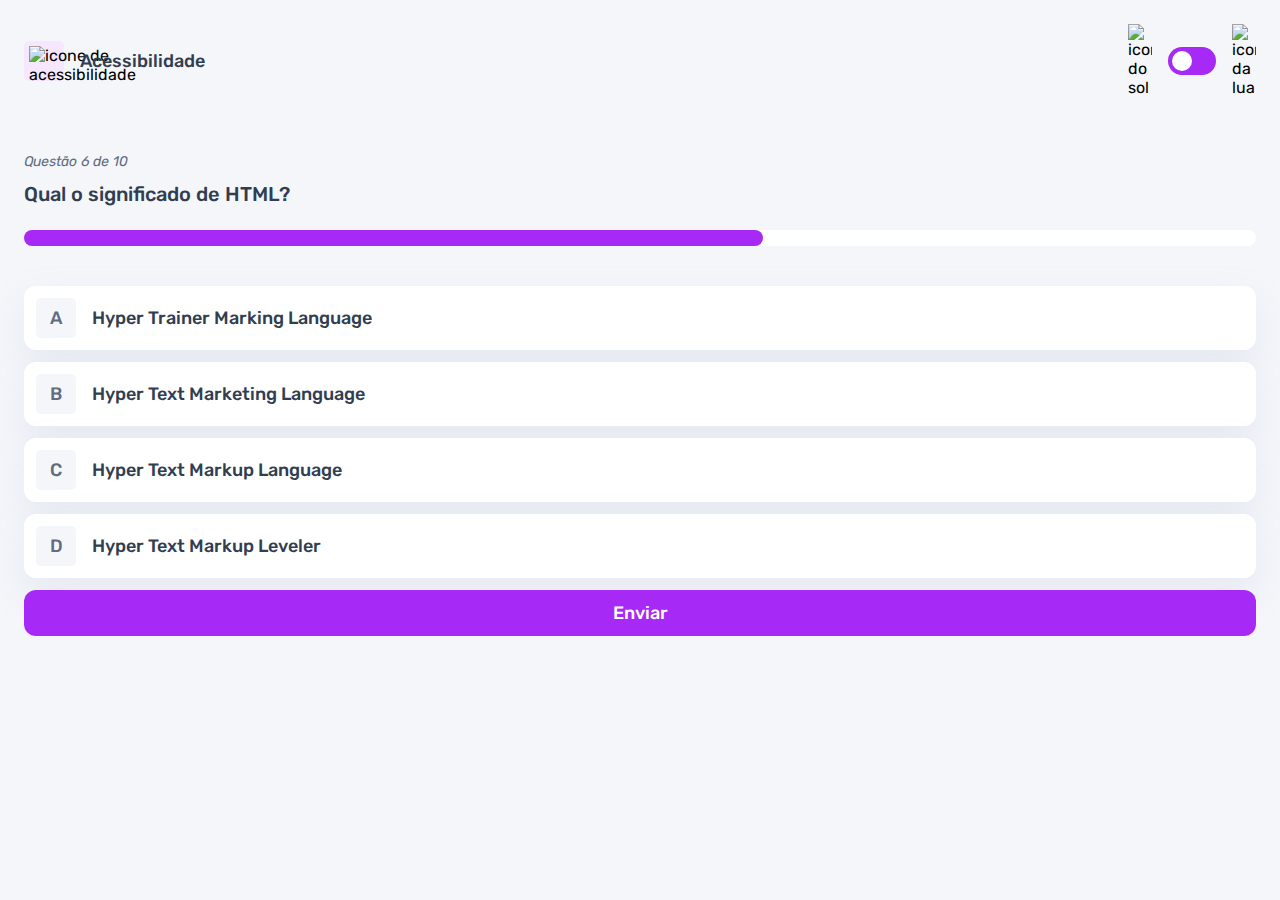
==== pages/quiz/quiz.html @ 9519de0a "adicionado efeito de seleção das alternativas" ====
<!DOCTYPE html>
<html lang="pt-BR">
<head>
    <meta charset="UTF-8">
    <meta name="viewport" content="width=device-width, initial-scale=1.0">
    <link rel="preconnect" href="https://fonts.googleapis.com">
    <link rel="preconnect" href="https://fonts.gstatic.com" crossorigin>
    <link href="https://fonts.googleapis.com/css2?family=Rubik:ital,wght@0,300..900;1,300..900&display=swap" rel="stylesheet">
    <link rel="stylesheet" href="quiz.css">
    <title>Quiz App</title>
</head>
<body>
    <header>
        <div class="assunto">
            <div class="assunto_icone">
                <img src="../../assets/images/icon-accessibility.svg" alt="icone de acessibilidade">
            </div>

            <h1>
                Acessibilidade
            </h1>
        </div>

        <div class="tema">
            <img src="../../assets/images/icon-sun-dark.svg" alt="icone do sol">

            <button>
                <div></div>
            </button>
            <img src="../../assets/images/icon-moon-dark.svg" alt="icone da lua">
        </div>
    </header>

    <main>
        <section class="pergunta">
            <p>Questão 6 de 10</p>

            <h2>Qual o significado de HTML?</h2>

            <div class="barra_progresso">
                <div></div>
            </div>
        </section>

        <section class="alternativas">
            <form action="">
                <label for="alternativa_a">
                    <input type="radio" id="alternativa_a" name="alternativa">

                    <div>
                        <span>A</span>
                        Hyper Trainer Marking Language
                    </div>
                </label>

                <label for="alternativa_b">
                    <input type="radio" id="alternativa_b" name="alternativa">

                    <div>
                        <span>B</span>
                        Hyper Text Marketing Language
                    </div>
                </label>

                <label for="alternativa_c">
                    <input type="radio" id="alternativa_c" name="alternativa">

                    <div>
                        <span>C</span>
                        Hyper Text Markup Language
                    </div>
                </label>

                <label for="alternativa_d">
                    <input type="radio" id="alternativa_d" name="alternativa">

                    <div>
                        <span>D</span>
                        Hyper Text Markup Leveler                    
                    </div>
                </label>

            </form>

            <button>Enviar</button>
        </section>
    </main>
</body>
</html>
---- pages/quiz/quiz.css ----
*{
    margin: 0;
    padding: 0;
    box-sizing: border-box;
    font-family: "Rubik", sans-serif;
    -webkit-font-smoothing: antialiased;
}

:root{
    --bg-color: #f4f6fa;
    --purple: #a729f5;
    --white: #fff;
    --primary-text-color: #313e51;
    --secondary-text-color: #626c7f;
    --button-bg:#fff;
    --shadow: 0px 16px 40px 0px rgba(143, 160, 193, 0.14);
    --green: #26d782;
    --red: #ee5454;
    --bg-html: #fff1e9;
    --bg-css: #e0fedf;
    --bg-javascript: #ebf0ff;
    --bg-acessibilidade: #f6e7ff;
    --bg-mobile: url(../../assets/images/pattern-background-mobile-light.svg);
    --bg-desktop: url(../../assets/images/pattern-background-desktop-light.svg);
}

body.escuro {
    --bg-color: #313e51;
    --bg-mobile: url(../../assets/images/pattern-background-mobile-dark.svg);
    --bg-desktop: url(../../assets/images/pattern-background-desktop-dark.svg);
    --primary-text-color: #fff;
    --button-bg:#3b4d66;
    --shadow: 0px 16px 40px 0px  rgba(49, 62, 81, 0.14);
    --secondary-text-color: #abc1e1;
}

body {
    height: 100svh;
    background: var(--bg-mobile) var(--bg-color);
    background-repeat: no-repeat;
    background-size: cover;
}

header {
    display: flex;
    justify-content: space-between;
    padding: 16px 24px;
}

.assunto {
    display: flex;
    align-items: center;
    gap: 16px;
}

.assunto_icone {
    background:var(--bg-acessibilidade) ;
    width: 40px;
    height: 40px;
    padding: 5px;
    border-radius: 5px;
}

.assunto_icone img {
    width: 100%;
}


.assunto h1 {
    font-size: 18px;
    font-weight: 500;
    color: var(--primary-text-color);
}

.tema {
    padding: 8px 0;
    display: flex;
    align-items: center;
    gap: 8px;
 }
 
 .tema img {
     width: 16px;
 }
 
 .tema button {
     height: 20px;
     width: 32px;
     background: var(--purple);
     border: 0;
     border-radius: 999px;
     padding: 4px;
 
 }
 
 .tema button div {
     background-color: var(--white);
     width: 12px;
     height: 12px;
     border-radius: 999px;
   
 }

 main {
    padding:  32px 24px;
 }

 .pergunta p {
    font-style: italic;
    font-size: 14px;
    color: var(--secondary-text-color);
    margin-bottom: 12px;
 }


.pergunta {
  margin-bottom: 40px;
}

 .pergunta h2 {
    font-size: 20px;
    font-weight: 500;
    color: var(--primary-text-color);
    line-height: 24px;
    margin-bottom: 24px;
 }

.barra_progresso {
    background: var(--button-bg);
    height: 16px;
    border-radius: 999px;
}

.barra_progresso div {
    height: 100%;
    background: var(--purple);
    width: 60%;
    border-radius: 999px;
}


.alternativas form {
   display: flex;
   flex-direction: column;
   gap: 12px;
   margin-bottom: 12px;
}

.alternativas label {
    display: block;
    padding: 12px;
    background: var(--button-bg);
    font-size: 18px;
    font-weight: 500;
    border-radius: 12px;
    box-shadow: var(--shadow);
    color: var(--primary-text-color);
    
}

.alternativas label:has(input:checked) {
    outline: 3px solid var(--purple);

    & span {
        background: var(--purple);
        color: var(--white);
    }
}

.alternativas input {
    display: none;
}

.alternativas div {
    display: flex;
    align-items: center;
    gap: 16px;


}

.alternativas div span {
    display: block;
    width: 40px;
    height: 40px;
    background: var(--bg-color);
    border-radius: 5px;
    color: var(--secondary-text-color);

    display: flex;
    align-items: center;
    justify-content: center;

    flex-shrink: 0;
}

.alternativas button {
    padding: 12px;
    border-radius: 12px;
    border: none;
    background: var(--purple);
    color: var(--white);
    width: 100%;
    font-size: 18px;
    font-weight: 500;
}

 
@media(min-width: 1100px) {
    .tema {
        gap: 16px;
    }

    .tema img {
      width: 24px;
    }
    
    .tema button {
        width: 48px;
        height: 28px;
    }

    .tema button div {
        width: 20px;
        height: 20px;
    }
 }
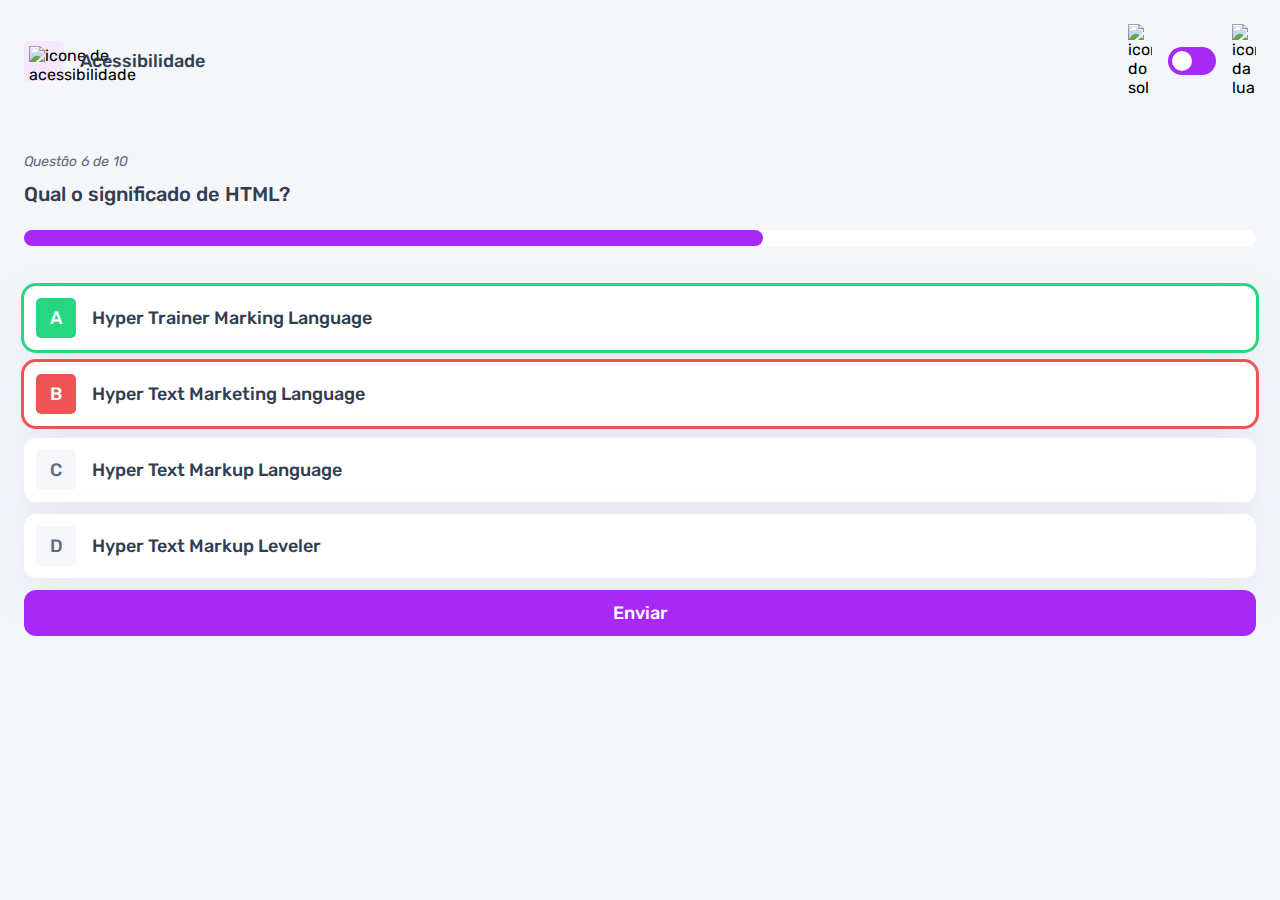
==== commit caf34301: "adicionado efeito corretas e erradas" ====
--- a/pages/quiz/quiz.html
+++ b/pages/quiz/quiz.html
@@ -44,7 +44,7 @@
 
         <section class="alternativas">
             <form action="">
-                <label for="alternativa_a">
+                <label for="alternativa_a" id="correta">
                     <input type="radio" id="alternativa_a" name="alternativa">
 
                     <div>
@@ -53,7 +53,7 @@
                     </div>
                 </label>
 
-                <label for="alternativa_b">
+                <label for="alternativa_b" id="errada">
                     <input type="radio" id="alternativa_b" name="alternativa">
 
                     <div>
--- a/pages/quiz/quiz.css
+++ b/pages/quiz/quiz.css
@@ -167,6 +167,26 @@
     }
 }
 
+.alternativas label#correta {
+    outline: 3px solid var(--green);
+
+    & span {
+        background: var(--green);
+        color: var(--white);
+    }
+}
+
+
+.alternativas label#errada {
+    outline: 3px solid var(--red);
+
+    & span {
+        background: var(--red);
+        color: var(--white);
+    }
+}
+
+
 .alternativas input {
     display: none;
 }
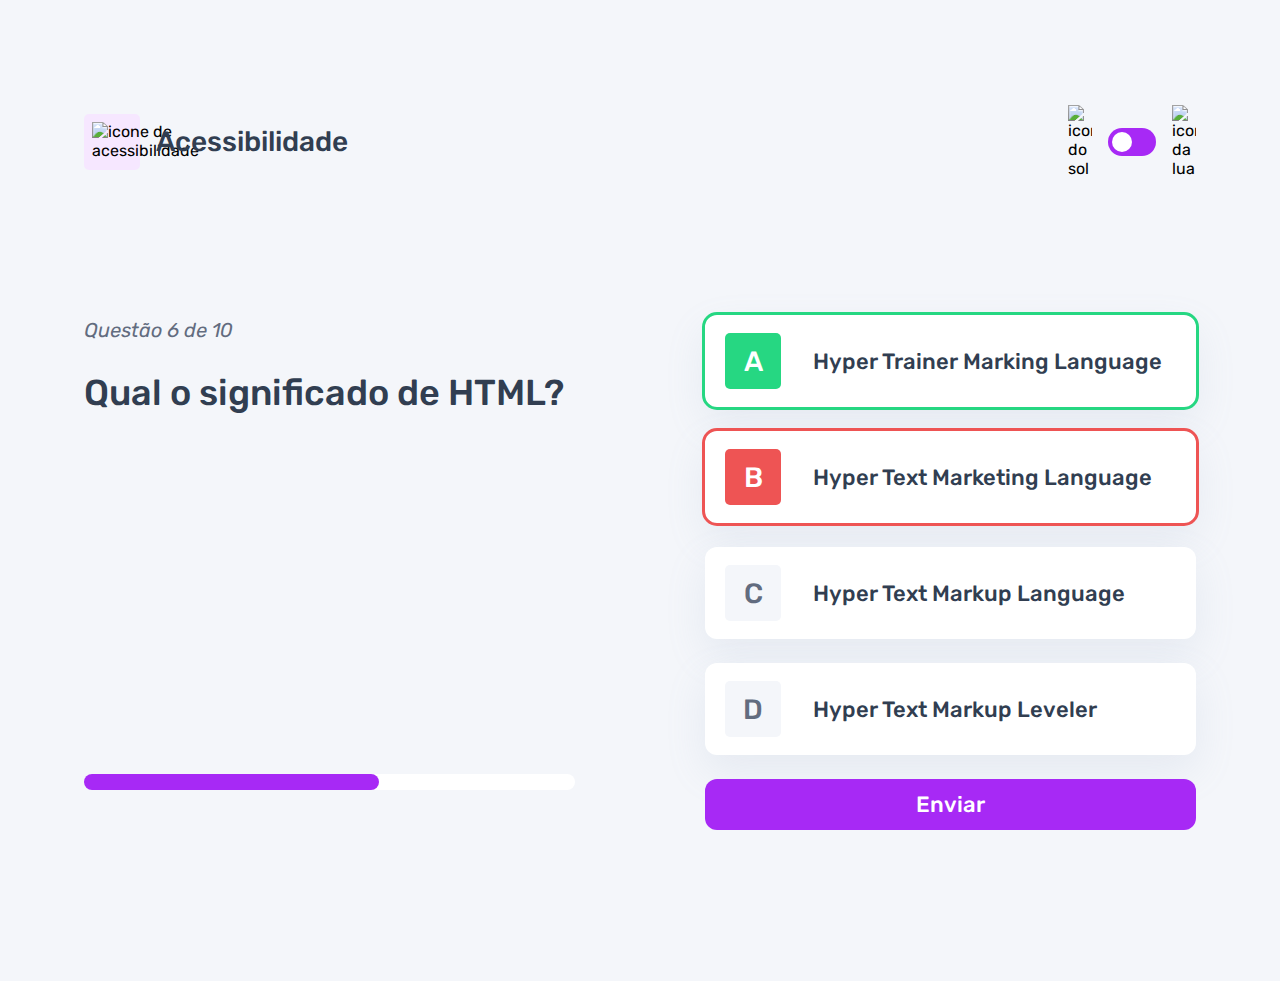
==== commit 74724e12: "adicionada a responsividade para o esktop" ====
--- a/pages/quiz/quiz.html
+++ b/pages/quiz/quiz.html
@@ -33,10 +33,11 @@
 
     <main>
         <section class="pergunta">
+        <div>
             <p>Questão 6 de 10</p>
 
             <h2>Qual o significado de HTML?</h2>
-
+        </div>
             <div class="barra_progresso">
                 <div></div>
             </div>
--- a/pages/quiz/quiz.css
+++ b/pages/quiz/quiz.css
@@ -227,6 +227,24 @@
 
  
 @media(min-width: 1100px) {
+    header {
+        margin-block: 81px;
+        max-width: 1160px;
+        margin-inline: auto;
+    }
+
+    .assunto_icone {
+        width: 56px;
+        height: 56px;
+        padding: 8px;
+
+    }
+
+    .assunto h1 {
+        font-size: 28px;
+    }
+
+
     .tema {
         gap: 16px;
     }
@@ -244,4 +262,57 @@
         width: 20px;
         height: 20px;
     }
+
+    main {
+        max-width: 1160px;
+        margin-inline: auto;
+
+        display: flex;
+        gap: 130px;
+    }
+
+    section {
+        width: 100%;
+    }
+
+    .pergunta {
+        display: flex;
+        flex-direction: column;
+        justify-content: space-between;
+    }
+
+    .pergunta p {
+        font-size: 20px;
+        line-height: 30px;
+        margin-bottom: 27px;
+    }
+
+    .pergunta h2 {
+        font-size: 36px;
+        line-height: 42px;
+    }
+
+    .alternativas form {
+        gap: 24px;
+        margin-bottom: 24px;
+    }
+
+    .alternativas label {
+        font-size: 22px;
+        padding: 18px 20px;
+    }
+
+    .alternativas div {
+        gap: 32px;
+    }
+
+    .alternativas div span {
+        width: 56px;
+        height: 56px;
+        font-size: 28px;
+    }
+
+    .alternativas button {
+        font-size: 22px;
+    }
  }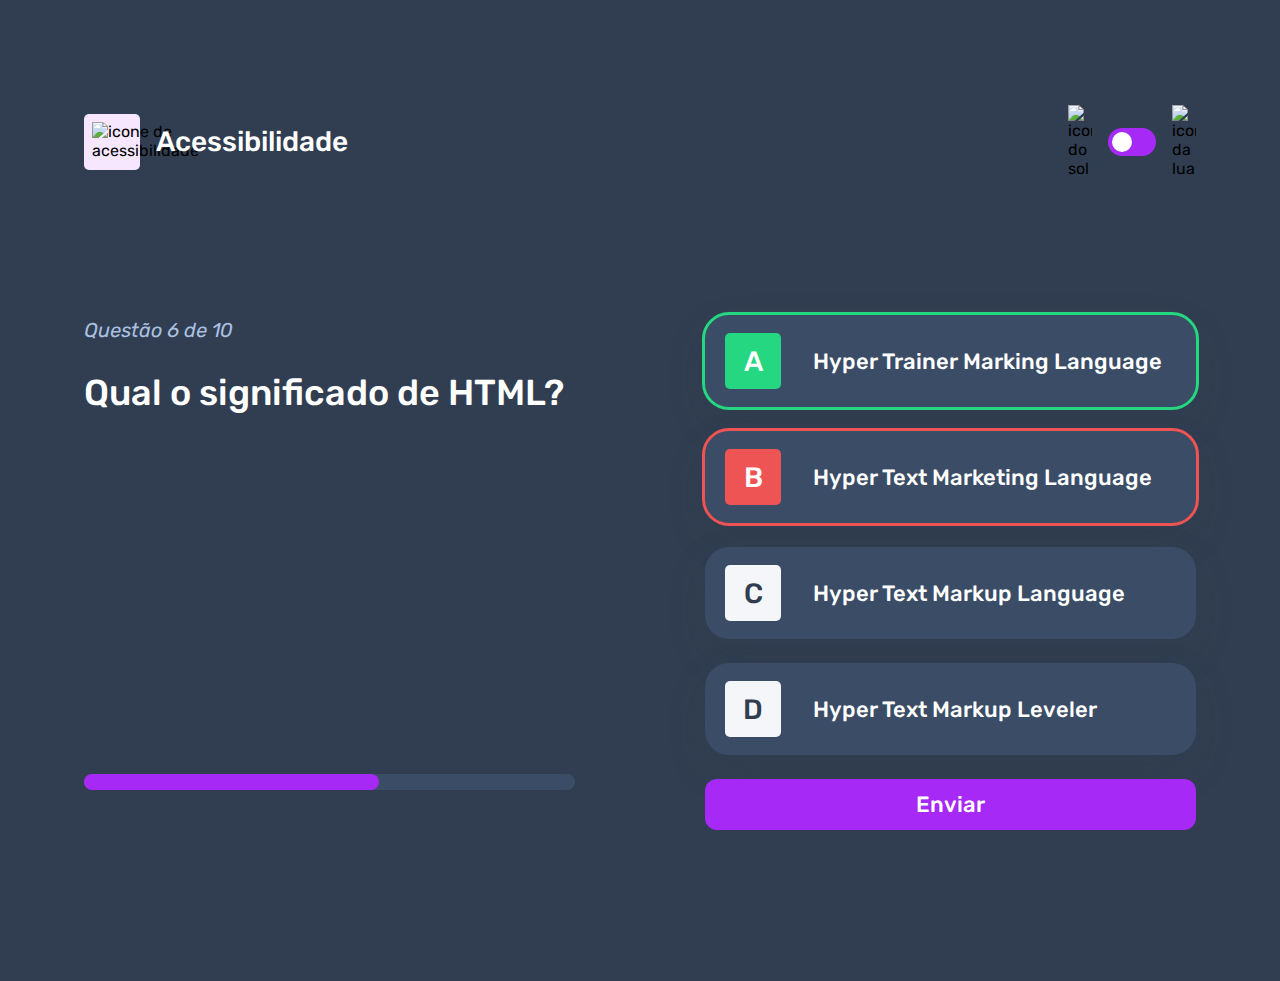
==== commit a6e8f3d6: "ajustes das cores no tema dark" ====
--- a/pages/quiz/quiz.html
+++ b/pages/quiz/quiz.html
@@ -9,7 +9,7 @@
     <link rel="stylesheet" href="quiz.css">
     <title>Quiz App</title>
 </head>
-<body>
+<body class="escuro">
     <header>
         <div class="assunto">
             <div class="assunto_icone">
--- a/pages/quiz/quiz.css
+++ b/pages/quiz/quiz.css
@@ -8,7 +8,10 @@
 
 :root{
     --bg-color: #f4f6fa;
+    --bg-span: #f4f6fa;
+    --color-span: #626c7f;
     --purple: #a729f5;
+    --purple-hover: rgba(167, 41, 245, 0.7 );
     --white: #fff;
     --primary-text-color: #313e51;
     --secondary-text-color: #626c7f;
@@ -26,6 +29,7 @@
 
 body.escuro {
     --bg-color: #313e51;
+    --color-span: #313e51;
     --bg-mobile: url(../../assets/images/pattern-background-mobile-dark.svg);
     --bg-desktop: url(../../assets/images/pattern-background-desktop-dark.svg);
     --primary-text-color: #fff;
@@ -155,7 +159,15 @@
     border-radius: 12px;
     box-shadow: var(--shadow);
     color: var(--primary-text-color);
+    cursor: pointer;
     
+}
+
+.alternativas label:hover {
+   & span {
+    background: var(--bg-acessibilidade);
+    color: var(--purple);
+   }
 }
 
 .alternativas label:has(input:checked) {
@@ -203,9 +215,9 @@
     display: block;
     width: 40px;
     height: 40px;
-    background: var(--bg-color);
+    background: var(--bg-span);
     border-radius: 5px;
-    color: var(--secondary-text-color);
+    color: var(--color-span);
 
     display: flex;
     align-items: center;
@@ -225,6 +237,12 @@
     font-weight: 500;
 }
 
+
+.alternativas button:hover {
+    background: var(--purple-hover);
+    cursor: pointer;
+    transition: background 0.3s;
+}
  
 @media(min-width: 1100px) {
     header {
@@ -300,6 +318,7 @@
     .alternativas label {
         font-size: 22px;
         padding: 18px 20px;
+        border-radius: 24px;
     }
 
     .alternativas div {
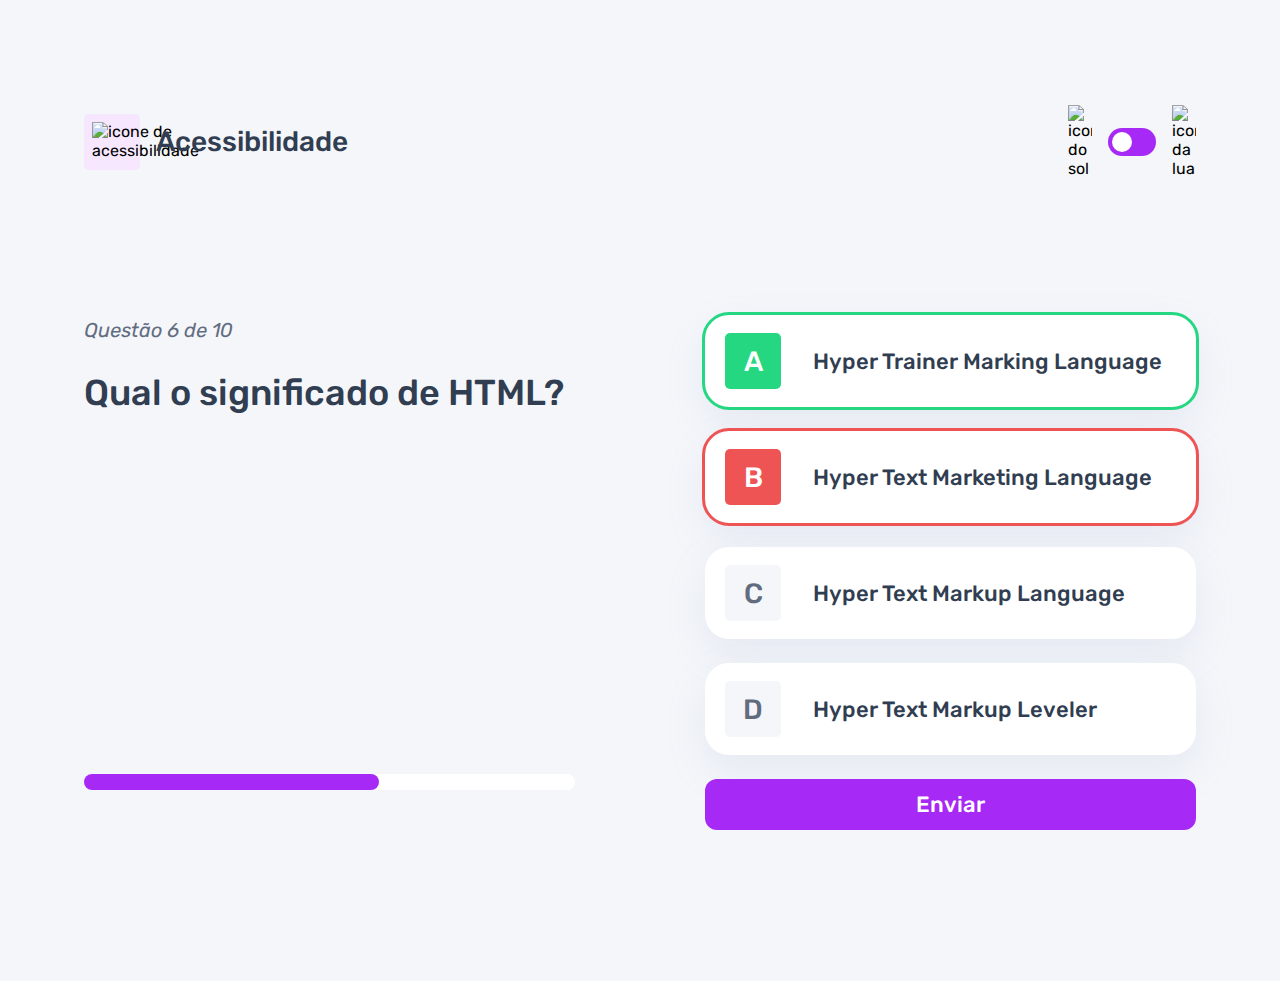
==== commit 00ddab00: "ajustes no fundo para o desktop no quiz.html" ====
--- a/pages/quiz/quiz.html
+++ b/pages/quiz/quiz.html
@@ -9,7 +9,7 @@
     <link rel="stylesheet" href="quiz.css">
     <title>Quiz App</title>
 </head>
-<body class="escuro">
+<body>
     <header>
         <div class="assunto">
             <div class="assunto_icone">
--- a/pages/quiz/quiz.css
+++ b/pages/quiz/quiz.css
@@ -245,6 +245,13 @@
 }
  
 @media(min-width: 1100px) {
+
+    body {
+        background: var(--bg-desktop) var(--bg-color);
+        background-size: cover;
+        background-repeat: no-repeat;
+    }
+
     header {
         margin-block: 81px;
         max-width: 1160px;
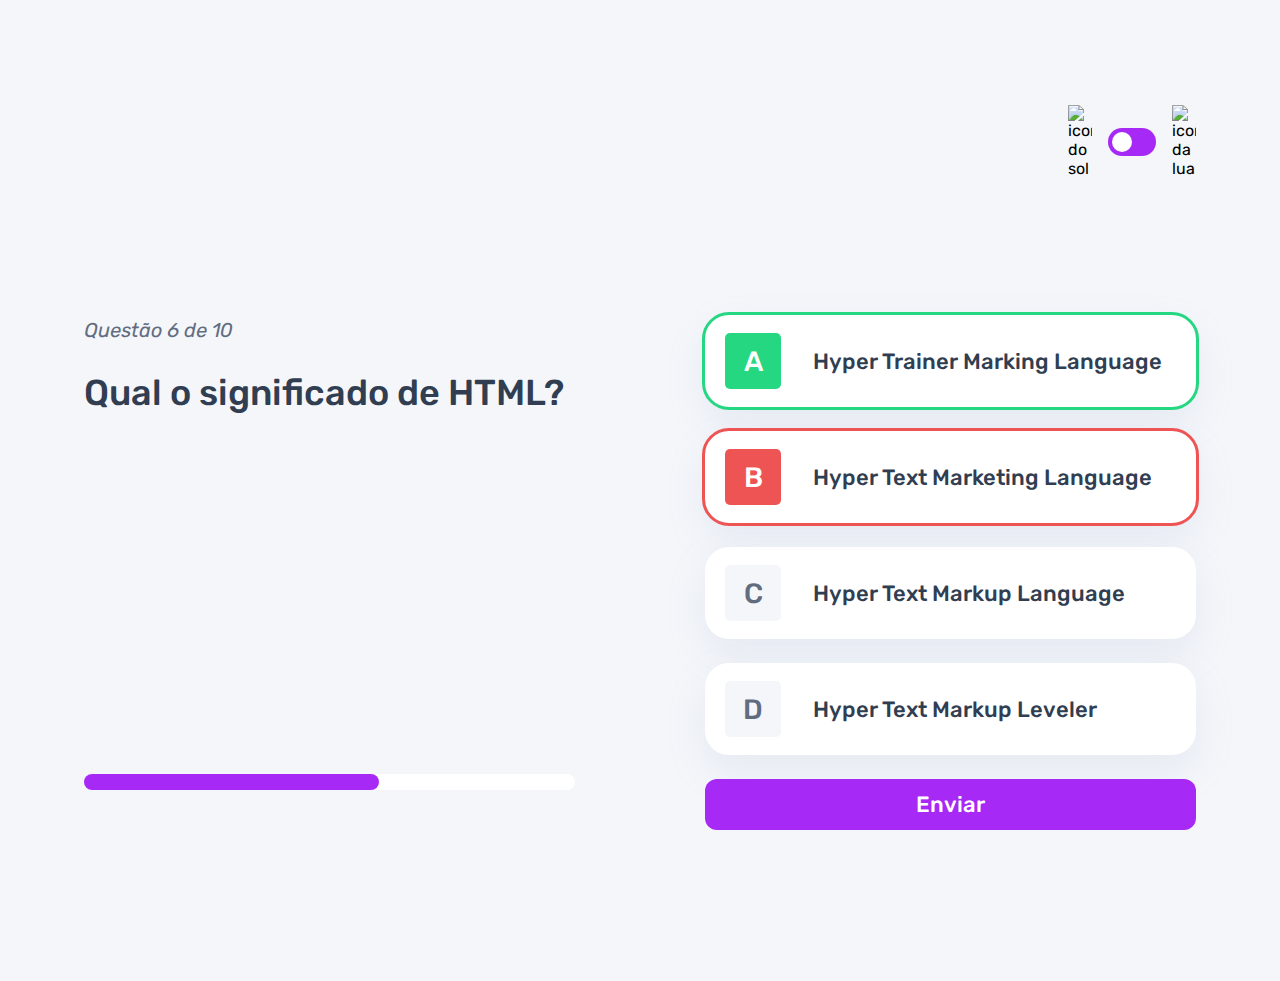
==== commit a62b98fa: "alteração dinamica do assunto da pagina" ====
--- a/pages/quiz/quiz.html
+++ b/pages/quiz/quiz.html
@@ -7,17 +7,18 @@
     <link rel="preconnect" href="https://fonts.gstatic.com" crossorigin>
     <link href="https://fonts.googleapis.com/css2?family=Rubik:ital,wght@0,300..900;1,300..900&display=swap" rel="stylesheet">
     <link rel="stylesheet" href="quiz.css">
+    <script src="./quiz.js" type="module" defer></script>
     <title>Quiz App</title>
 </head>
 <body>
     <header>
         <div class="assunto">
             <div class="assunto_icone">
-                <img src="../../assets/images/icon-accessibility.svg" alt="icone de acessibilidade">
+                <img src="" alt="">
             </div>
 
             <h1>
-                Acessibilidade
+            
             </h1>
         </div>
 
--- a/pages/quiz/quiz.css
+++ b/pages/quiz/quiz.css
@@ -58,11 +58,27 @@
 }
 
 .assunto_icone {
-    background:var(--bg-acessibilidade) ;
     width: 40px;
     height: 40px;
     padding: 5px;
     border-radius: 5px;
+}
+
+.assunto_icon.html {
+    background: var(--bg-html);
+}
+
+.assunto_icon.css {
+    background: var(--bg-html);
+}
+
+
+.assunto_icon.javascript {
+    background: var(--bg-html);
+}
+
+.assunto_icon.acessibilidade {
+    background: var(--bg-html);
 }
 
 .assunto_icone img {
@@ -94,6 +110,8 @@
      border: 0;
      border-radius: 999px;
      padding: 4px;
+     display: flex;
+     cursor: pointer;
  
  }
  
@@ -235,6 +253,7 @@
     width: 100%;
     font-size: 18px;
     font-weight: 500;
+    transition: background 0.3s;
 }
 
 
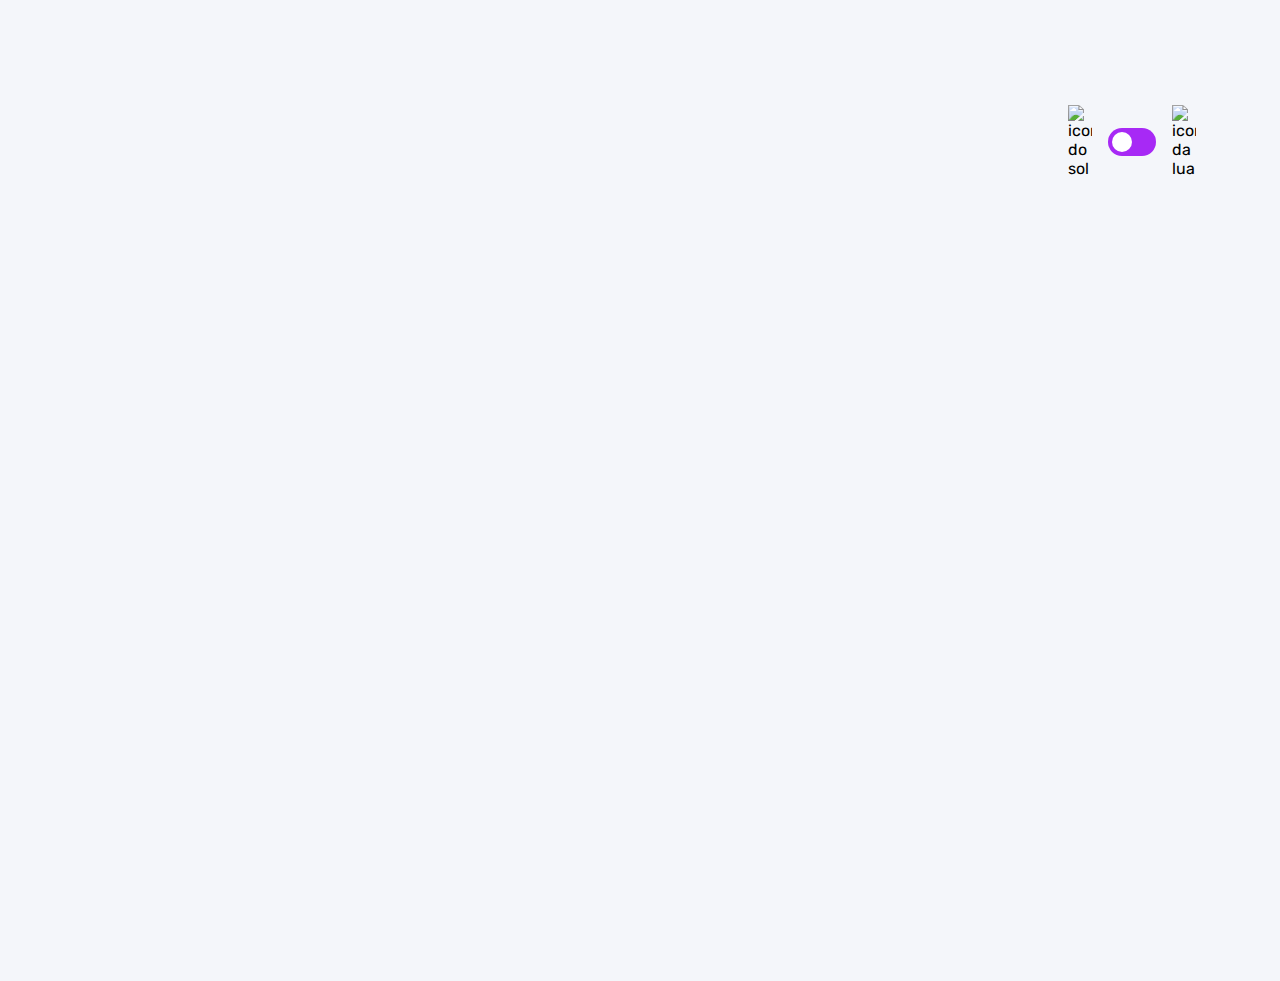
==== commit 426c697d: "adicionada as funções de buscar as perguntas e montar as perguntas no html" ====
--- a/pages/quiz/quiz.html
+++ b/pages/quiz/quiz.html
@@ -33,59 +33,6 @@
     </header>
 
     <main>
-        <section class="pergunta">
-        <div>
-            <p>Questão 6 de 10</p>
-
-            <h2>Qual o significado de HTML?</h2>
-        </div>
-            <div class="barra_progresso">
-                <div></div>
-            </div>
-        </section>
-
-        <section class="alternativas">
-            <form action="">
-                <label for="alternativa_a" id="correta">
-                    <input type="radio" id="alternativa_a" name="alternativa">
-
-                    <div>
-                        <span>A</span>
-                        Hyper Trainer Marking Language
-                    </div>
-                </label>
-
-                <label for="alternativa_b" id="errada">
-                    <input type="radio" id="alternativa_b" name="alternativa">
-
-                    <div>
-                        <span>B</span>
-                        Hyper Text Marketing Language
-                    </div>
-                </label>
-
-                <label for="alternativa_c">
-                    <input type="radio" id="alternativa_c" name="alternativa">
-
-                    <div>
-                        <span>C</span>
-                        Hyper Text Markup Language
-                    </div>
-                </label>
-
-                <label for="alternativa_d">
-                    <input type="radio" id="alternativa_d" name="alternativa">
-
-                    <div>
-                        <span>D</span>
-                        Hyper Text Markup Leveler                    
-                    </div>
-                </label>
-
-            </form>
-
-            <button>Enviar</button>
-        </section>
     </main>
 </body>
 </html>